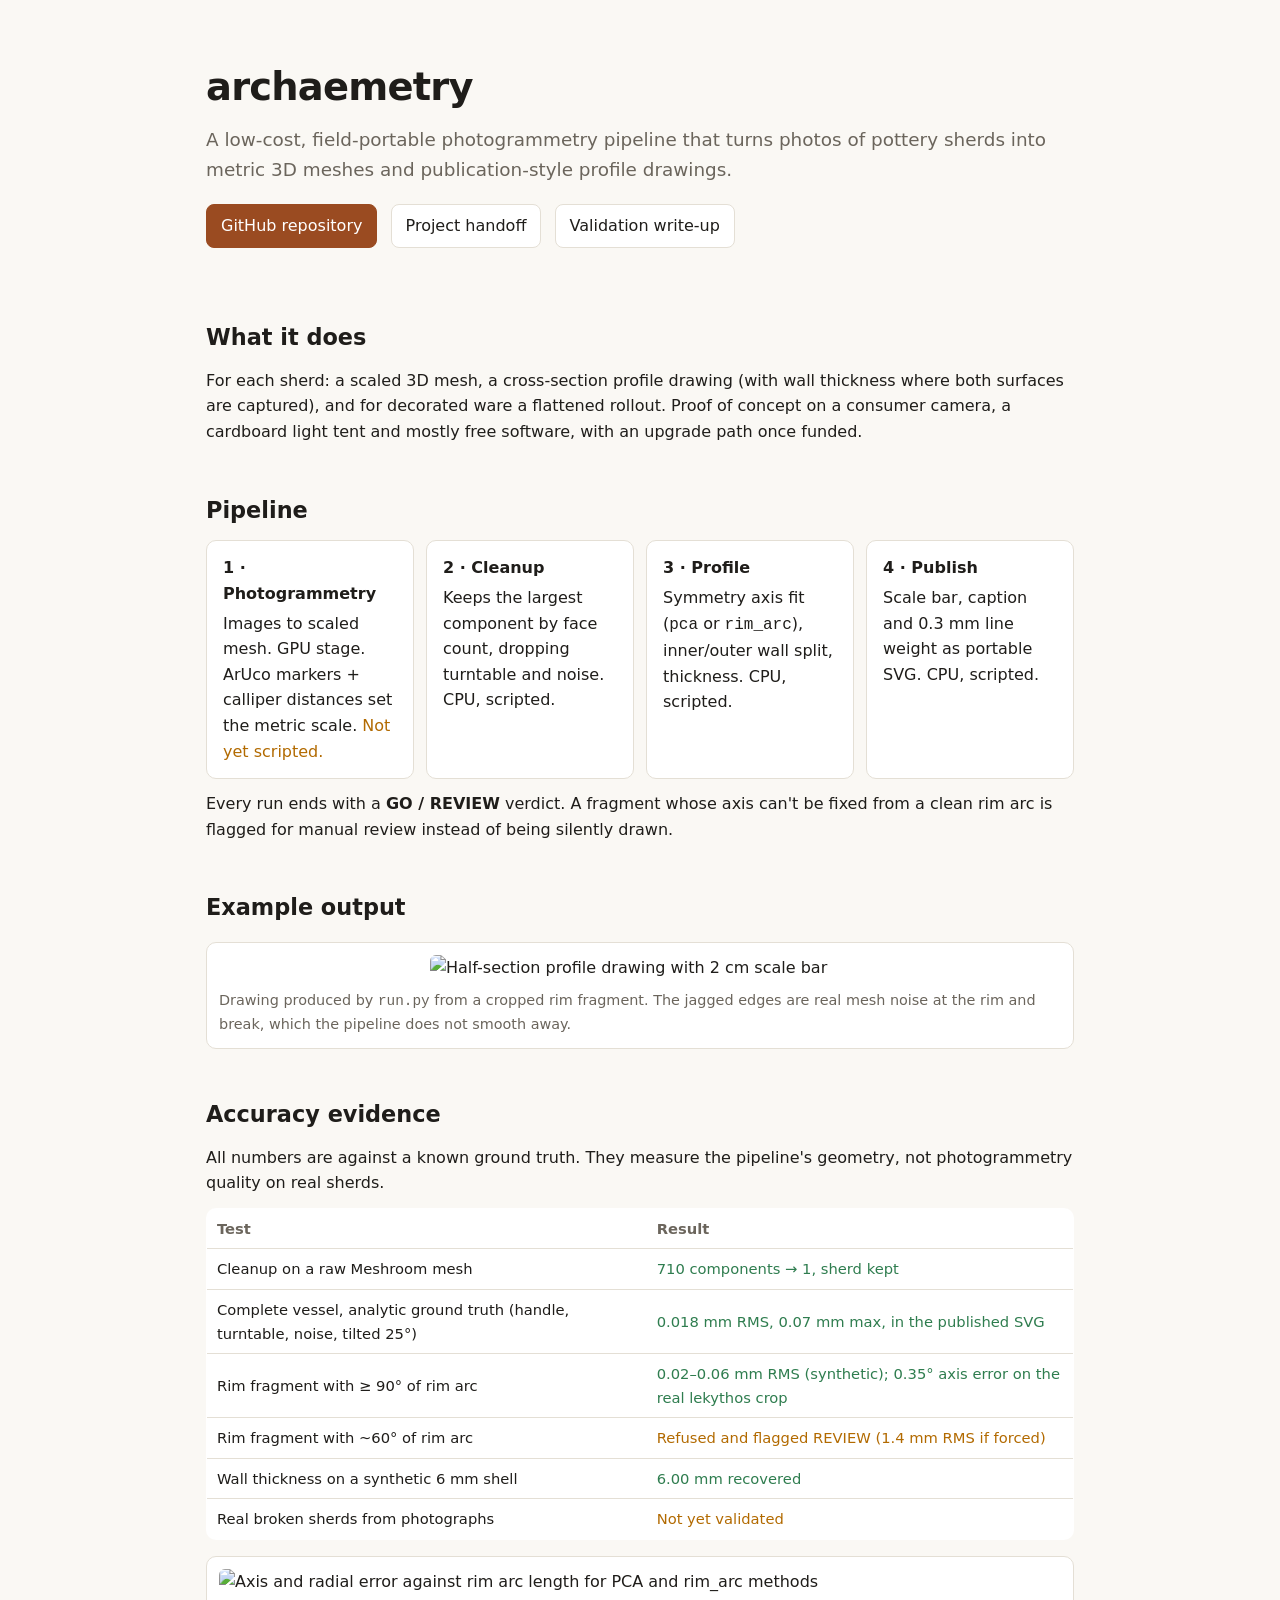
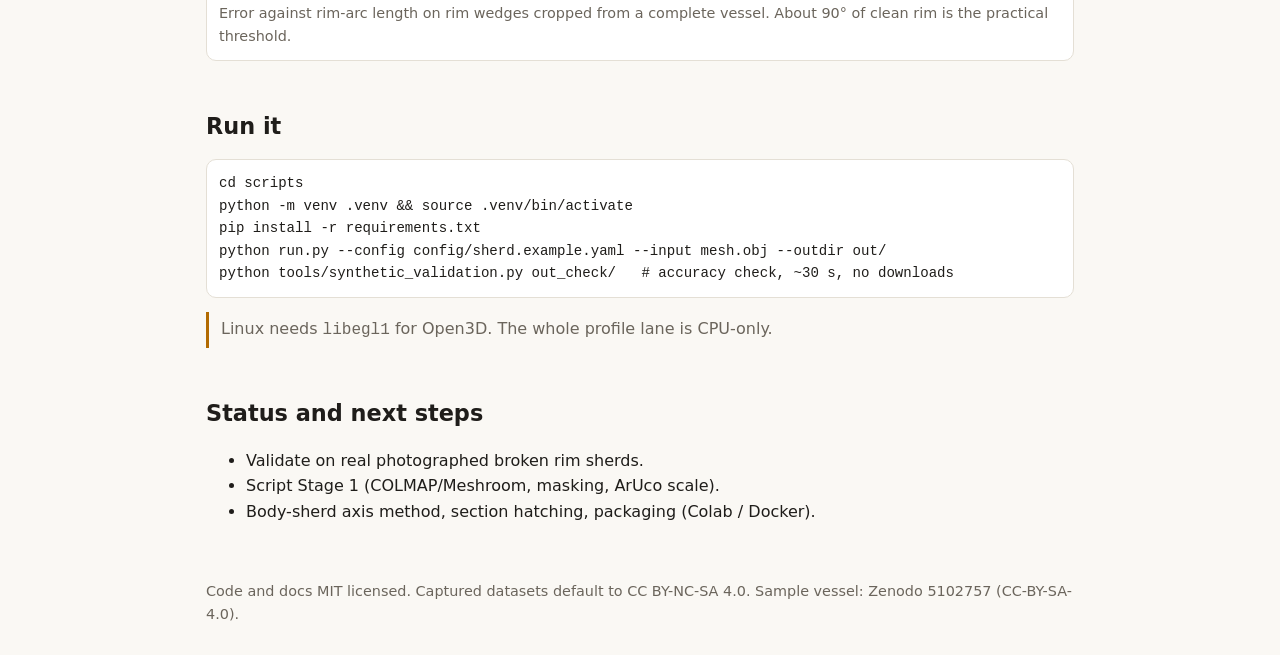
==== docs/index.html @ 87a583e6 "Add GitHub Pages landing page (docs/index.html) Co-Authored-By: Claude Sonnet 5.5 <noreply@anthropic" ====
<!doctype html>
<html lang="en">
<head>
<meta charset="utf-8">
<meta name="viewport" content="width=device-width, initial-scale=1">
<title>Archaemetry</title>
<meta name="description" content="Low-cost, field-portable photogrammetry and automated profile drawing for archaeological pottery sherds.">
<style>
:root{--bg:#faf8f4;--fg:#1f1d1a;--mut:#6b655c;--card:#fff;--line:#e4dfd5;--acc:#9a4b21;--ok:#2f7d4f;--warn:#b26a00}
@media (prefers-color-scheme:dark){:root{--bg:#171512;--fg:#ece7de;--mut:#a39c90;--card:#1f1c18;--line:#34302a;--acc:#e08a56;--ok:#5fc08a;--warn:#e0a040}}
*{box-sizing:border-box}
body{margin:0;background:var(--bg);color:var(--fg);font:16px/1.6 system-ui,-apple-system,Segoe UI,sans-serif}
.wrap{max-width:900px;margin:0 auto;padding:0 16px}
header{padding:56px 0 24px}
h1{font-size:2.4rem;margin:0 0 8px;letter-spacing:-.02em}
h2{margin:48px 0 12px;font-size:1.4rem}
p{margin:0 0 12px}.lead{font-size:1.15rem;color:var(--mut)}
a{color:var(--acc)}
.btns a{display:inline-block;margin:8px 8px 0 0;padding:8px 14px;border:1px solid var(--line);border-radius:8px;background:var(--card);text-decoration:none;color:var(--fg)}
.btns a.p{background:var(--acc);border-color:var(--acc);color:#fff}
.grid{display:grid;gap:12px;grid-template-columns:repeat(auto-fit,minmax(200px,1fr))}
.card{background:var(--card);border:1px solid var(--line);border-radius:10px;padding:14px 16px}
.card b{display:block;margin-bottom:4px}
table{width:100%;border-collapse:collapse;background:var(--card);border:1px solid var(--line);border-radius:10px;overflow:hidden;font-size:.92rem}
th,td{padding:8px 10px;border-bottom:1px solid var(--line);text-align:left}
th{color:var(--mut);font-weight:600}
.ok{color:var(--ok)}.warn{color:var(--warn)}
figure{margin:16px 0;background:var(--card);border:1px solid var(--line);border-radius:10px;padding:12px}
figure img{max-width:100%;height:auto;display:block;margin:0 auto;background:#fff;border-radius:6px}
figcaption{color:var(--mut);font-size:.9rem;margin-top:8px}
pre{background:var(--card);border:1px solid var(--line);border-radius:10px;padding:12px;overflow-x:auto;font-size:.88rem}
.note{border-left:3px solid var(--warn);padding:4px 12px;color:var(--mut)}
footer{margin:56px 0 32px;color:var(--mut);font-size:.9rem}
</style>
</head>
<body>
<div class="wrap">
<header>
<h1>archaemetry</h1>
<p class="lead">A low-cost, field-portable photogrammetry pipeline that turns photos of pottery sherds into metric 3D meshes and publication-style profile drawings.</p>
<div class="btns">
<a class="p" href="https://github.com/Amudhan-05/Archaemetry">GitHub repository</a>
<a href="PROJECT_HANDOFF_v2.md">Project handoff</a>
<a href="AUTOMATION_VALIDATION.md">Validation write-up</a>
</div>
</header>

<h2>What it does</h2>
<p>For each sherd: a scaled 3D mesh, a cross-section profile drawing (with wall thickness where both surfaces are captured), and for decorated ware a flattened rollout. Proof of concept on a consumer camera, a cardboard light tent and mostly free software, with an upgrade path once funded.</p>

<h2>Pipeline</h2>
<div class="grid">
<div class="card"><b>1 · Photogrammetry</b>Images to scaled mesh. GPU stage. ArUco markers + calliper distances set the metric scale. <span class="warn">Not yet scripted.</span></div>
<div class="card"><b>2 · Cleanup</b>Keeps the largest component by face count, dropping turntable and noise. CPU, scripted.</div>
<div class="card"><b>3 · Profile</b>Symmetry axis fit (<code>pca</code> or <code>rim_arc</code>), inner/outer wall split, thickness. CPU, scripted.</div>
<div class="card"><b>4 · Publish</b>Scale bar, caption and 0.3&nbsp;mm line weight as portable SVG. CPU, scripted.</div>
</div>
<p style="margin-top:12px">Every run ends with a <b>GO / REVIEW</b> verdict. A fragment whose axis can't be fixed from a clean rim arc is flagged for manual review instead of being silently drawn.</p>

<h2>Example output</h2>
<figure>
<img src="validation/example_drawing.png" alt="Half-section profile drawing with 2 cm scale bar" width="420">
<figcaption>Drawing produced by <code>run.py</code> from a cropped rim fragment. The jagged edges are real mesh noise at the rim and break, which the pipeline does not smooth away.</figcaption>
</figure>

<h2>Accuracy evidence</h2>
<p>All numbers are against a known ground truth. They measure the pipeline's geometry, not photogrammetry quality on real sherds.</p>
<table>
<tr><th>Test</th><th>Result</th></tr>
<tr><td>Cleanup on a raw Meshroom mesh</td><td class="ok">710 components → 1, sherd kept</td></tr>
<tr><td>Complete vessel, analytic ground truth (handle, turntable, noise, tilted 25°)</td><td class="ok">0.018&nbsp;mm RMS, 0.07&nbsp;mm max, in the published SVG</td></tr>
<tr><td>Rim fragment with ≥ 90° of rim arc</td><td class="ok">0.02–0.06&nbsp;mm RMS (synthetic); 0.35° axis error on the real lekythos crop</td></tr>
<tr><td>Rim fragment with ~60° of rim arc</td><td class="warn">Refused and flagged REVIEW (1.4&nbsp;mm RMS if forced)</td></tr>
<tr><td>Wall thickness on a synthetic 6&nbsp;mm shell</td><td class="ok">6.00&nbsp;mm recovered</td></tr>
<tr><td>Real broken sherds from photographs</td><td class="warn">Not yet validated</td></tr>
</table>
<figure>
<img src="validation/accuracy_vs_arc.png" alt="Axis and radial error against rim arc length for PCA and rim_arc methods">
<figcaption>Error against rim-arc length on rim wedges cropped from a complete vessel. About 90° of clean rim is the practical threshold.</figcaption>
</figure>

<h2>Run it</h2>
<pre>cd scripts
python -m venv .venv &amp;&amp; source .venv/bin/activate
pip install -r requirements.txt
python run.py --config config/sherd.example.yaml --input mesh.obj --outdir out/
python tools/synthetic_validation.py out_check/   # accuracy check, ~30 s, no downloads</pre>
<p class="note">Linux needs <code>libegl1</code> for Open3D. The whole profile lane is CPU-only.</p>

<h2>Status and next steps</h2>
<ul>
<li>Validate on real photographed broken rim sherds.</li>
<li>Script Stage 1 (COLMAP/Meshroom, masking, ArUco scale).</li>
<li>Body-sherd axis method, section hatching, packaging (Colab / Docker).</li>
</ul>

<footer>Code and docs MIT licensed. Captured datasets default to CC BY-NC-SA 4.0. Sample vessel: Zenodo 5102757 (CC-BY-SA-4.0).</footer>
</div>
</body>
</html>
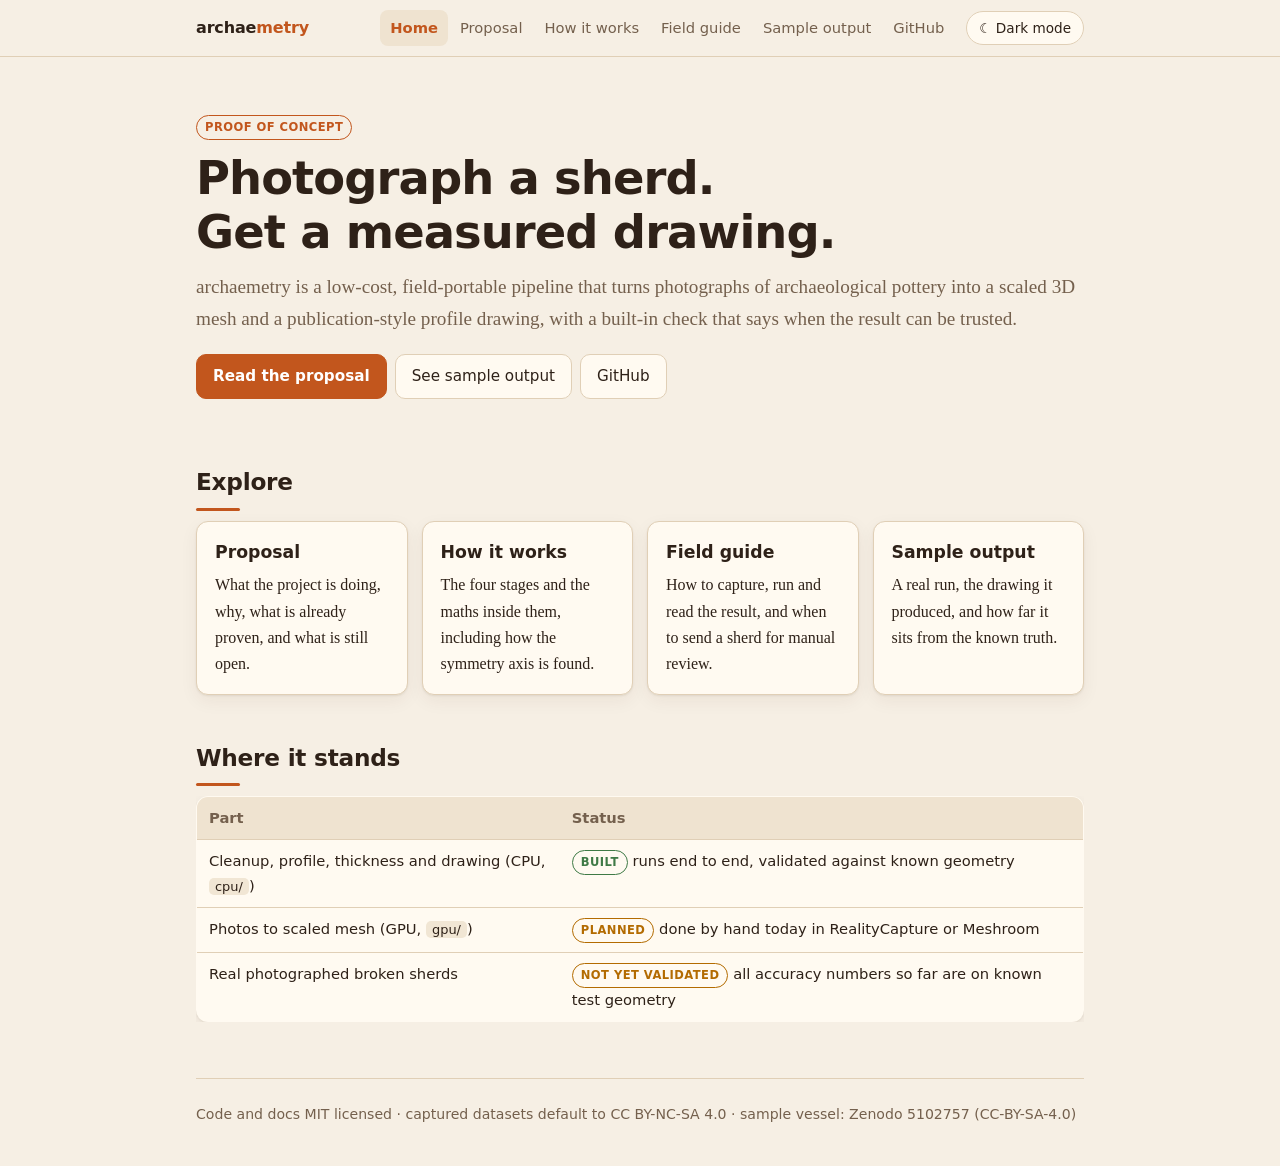
==== commit ac9681bd: "Restructure into cpu/ and gpu/, build multi-page site with theme switch - scripts/ -> cpu/ (Stages 2" ====
--- a/docs/index.html
+++ b/docs/index.html
@@ -3,98 +3,45 @@
 <head>
 <meta charset="utf-8">
 <meta name="viewport" content="width=device-width, initial-scale=1">
-<title>Archaemetry</title>
+<title>Home · archaemetry</title>
 <meta name="description" content="Low-cost, field-portable photogrammetry and automated profile drawing for archaeological pottery sherds.">
-<style>
-:root{--bg:#faf8f4;--fg:#1f1d1a;--mut:#6b655c;--card:#fff;--line:#e4dfd5;--acc:#9a4b21;--ok:#2f7d4f;--warn:#b26a00}
-@media (prefers-color-scheme:dark){:root{--bg:#171512;--fg:#ece7de;--mut:#a39c90;--card:#1f1c18;--line:#34302a;--acc:#e08a56;--ok:#5fc08a;--warn:#e0a040}}
-*{box-sizing:border-box}
-body{margin:0;background:var(--bg);color:var(--fg);font:16px/1.6 system-ui,-apple-system,Segoe UI,sans-serif}
-.wrap{max-width:900px;margin:0 auto;padding:0 16px}
-header{padding:56px 0 24px}
-h1{font-size:2.4rem;margin:0 0 8px;letter-spacing:-.02em}
-h2{margin:48px 0 12px;font-size:1.4rem}
-p{margin:0 0 12px}.lead{font-size:1.15rem;color:var(--mut)}
-a{color:var(--acc)}
-.btns a{display:inline-block;margin:8px 8px 0 0;padding:8px 14px;border:1px solid var(--line);border-radius:8px;background:var(--card);text-decoration:none;color:var(--fg)}
-.btns a.p{background:var(--acc);border-color:var(--acc);color:#fff}
-.grid{display:grid;gap:12px;grid-template-columns:repeat(auto-fit,minmax(200px,1fr))}
-.card{background:var(--card);border:1px solid var(--line);border-radius:10px;padding:14px 16px}
-.card b{display:block;margin-bottom:4px}
-table{width:100%;border-collapse:collapse;background:var(--card);border:1px solid var(--line);border-radius:10px;overflow:hidden;font-size:.92rem}
-th,td{padding:8px 10px;border-bottom:1px solid var(--line);text-align:left}
-th{color:var(--mut);font-weight:600}
-.ok{color:var(--ok)}.warn{color:var(--warn)}
-figure{margin:16px 0;background:var(--card);border:1px solid var(--line);border-radius:10px;padding:12px}
-figure img{max-width:100%;height:auto;display:block;margin:0 auto;background:#fff;border-radius:6px}
-figcaption{color:var(--mut);font-size:.9rem;margin-top:8px}
-pre{background:var(--card);border:1px solid var(--line);border-radius:10px;padding:12px;overflow-x:auto;font-size:.88rem}
-.note{border-left:3px solid var(--warn);padding:4px 12px;color:var(--mut)}
-footer{margin:56px 0 32px;color:var(--mut);font-size:.9rem}
-</style>
+<script>(function(){try{var t=localStorage.getItem("theme");if(t)document.documentElement.dataset.theme=t}catch(e){}})();</script>
+<link rel="stylesheet" href="assets/style.css">
 </head>
 <body>
-<div class="wrap">
-<header>
-<h1>archaemetry</h1>
-<p class="lead">A low-cost, field-portable photogrammetry pipeline that turns photos of pottery sherds into metric 3D meshes and publication-style profile drawings.</p>
-<div class="btns">
-<a class="p" href="https://github.com/Amudhan-05/Archaemetry">GitHub repository</a>
-<a href="PROJECT_HANDOFF_v2.md">Project handoff</a>
-<a href="AUTOMATION_VALIDATION.md">Validation write-up</a>
-</div>
+<div class="top"><div class="wrap">
+<a class="brand" href="index.html">archae<span>metry</span></a>
+<nav><a href="index.html" aria-current="page">Home</a><a href="proposal.html">Proposal</a><a href="how-it-works.html">How it works</a><a href="field-guide.html">Field guide</a><a href="sample-output.html">Sample output</a><a href="https://github.com/Amudhan-05/Archaemetry">GitHub</a></nav>
+<button id="theme" type="button">Theme</button>
+</div></div>
+<main class="wrap">
+
+<header class="hero">
+<span class="tag acc">Proof of concept</span>
+<h1 style="margin-top:12px">Photograph a sherd.<br>Get a measured drawing.</h1>
+<p class="lead">archaemetry is a low-cost, field-portable pipeline that turns photographs of archaeological pottery into a scaled 3D mesh and a publication-style profile drawing, with a built-in check that says when the result can be trusted.</p>
+<div class="btns"><a class="btn p" href="proposal.html">Read the proposal</a><a class="btn" href="sample-output.html">See sample output</a><a class="btn" href="https://github.com/Amudhan-05/Archaemetry">GitHub</a></div>
 </header>
 
-<h2>What it does</h2>
-<p>For each sherd: a scaled 3D mesh, a cross-section profile drawing (with wall thickness where both surfaces are captured), and for decorated ware a flattened rollout. Proof of concept on a consumer camera, a cardboard light tent and mostly free software, with an upgrade path once funded.</p>
+<h2>Explore</h2>
+<div class="grid">
+<a class="card" href="proposal.html"><h3>Proposal</h3><p>What the project is doing, why, what is already proven, and what is still open.</p></a>
+<a class="card" href="how-it-works.html"><h3>How it works</h3><p>The four stages and the maths inside them, including how the symmetry axis is found.</p></a>
+<a class="card" href="field-guide.html"><h3>Field guide</h3><p>How to capture, run and read the result, and when to send a sherd for manual review.</p></a>
+<a class="card" href="sample-output.html"><h3>Sample output</h3><p>A real run, the drawing it produced, and how far it sits from the known truth.</p></a>
+</div>
 
-<h2>Pipeline</h2>
-<div class="grid">
-<div class="card"><b>1 · Photogrammetry</b>Images to scaled mesh. GPU stage. ArUco markers + calliper distances set the metric scale. <span class="warn">Not yet scripted.</span></div>
-<div class="card"><b>2 · Cleanup</b>Keeps the largest component by face count, dropping turntable and noise. CPU, scripted.</div>
-<div class="card"><b>3 · Profile</b>Symmetry axis fit (<code>pca</code> or <code>rim_arc</code>), inner/outer wall split, thickness. CPU, scripted.</div>
-<div class="card"><b>4 · Publish</b>Scale bar, caption and 0.3&nbsp;mm line weight as portable SVG. CPU, scripted.</div>
-</div>
-<p style="margin-top:12px">Every run ends with a <b>GO / REVIEW</b> verdict. A fragment whose axis can't be fixed from a clean rim arc is flagged for manual review instead of being silently drawn.</p>
+<h2>Where it stands</h2>
+<div class="tablewrap"><table>
+<tr><th>Part</th><th>Status</th></tr>
+<tr><td>Cleanup, profile, thickness and drawing (CPU, <code>cpu/</code>)</td><td><span class="tag ok">Built</span> runs end to end, validated against known geometry</td></tr>
+<tr><td>Photos to scaled mesh (GPU, <code>gpu/</code>)</td><td><span class="tag warn">Planned</span> done by hand today in RealityCapture or Meshroom</td></tr>
+<tr><td>Real photographed broken sherds</td><td><span class="tag warn">Not yet validated</span> all accuracy numbers so far are on known test geometry</td></tr>
+</table></div>
 
-<h2>Example output</h2>
-<figure>
-<img src="validation/example_drawing.png" alt="Half-section profile drawing with 2 cm scale bar" width="420">
-<figcaption>Drawing produced by <code>run.py</code> from a cropped rim fragment. The jagged edges are real mesh noise at the rim and break, which the pipeline does not smooth away.</figcaption>
-</figure>
 
-<h2>Accuracy evidence</h2>
-<p>All numbers are against a known ground truth. They measure the pipeline's geometry, not photogrammetry quality on real sherds.</p>
-<table>
-<tr><th>Test</th><th>Result</th></tr>
-<tr><td>Cleanup on a raw Meshroom mesh</td><td class="ok">710 components → 1, sherd kept</td></tr>
-<tr><td>Complete vessel, analytic ground truth (handle, turntable, noise, tilted 25°)</td><td class="ok">0.018&nbsp;mm RMS, 0.07&nbsp;mm max, in the published SVG</td></tr>
-<tr><td>Rim fragment with ≥ 90° of rim arc</td><td class="ok">0.02–0.06&nbsp;mm RMS (synthetic); 0.35° axis error on the real lekythos crop</td></tr>
-<tr><td>Rim fragment with ~60° of rim arc</td><td class="warn">Refused and flagged REVIEW (1.4&nbsp;mm RMS if forced)</td></tr>
-<tr><td>Wall thickness on a synthetic 6&nbsp;mm shell</td><td class="ok">6.00&nbsp;mm recovered</td></tr>
-<tr><td>Real broken sherds from photographs</td><td class="warn">Not yet validated</td></tr>
-</table>
-<figure>
-<img src="validation/accuracy_vs_arc.png" alt="Axis and radial error against rim arc length for PCA and rim_arc methods">
-<figcaption>Error against rim-arc length on rim wedges cropped from a complete vessel. About 90° of clean rim is the practical threshold.</figcaption>
-</figure>
-
-<h2>Run it</h2>
-<pre>cd scripts
-python -m venv .venv &amp;&amp; source .venv/bin/activate
-pip install -r requirements.txt
-python run.py --config config/sherd.example.yaml --input mesh.obj --outdir out/
-python tools/synthetic_validation.py out_check/   # accuracy check, ~30 s, no downloads</pre>
-<p class="note">Linux needs <code>libegl1</code> for Open3D. The whole profile lane is CPU-only.</p>
-
-<h2>Status and next steps</h2>
-<ul>
-<li>Validate on real photographed broken rim sherds.</li>
-<li>Script Stage 1 (COLMAP/Meshroom, masking, ArUco scale).</li>
-<li>Body-sherd axis method, section hatching, packaging (Colab / Docker).</li>
-</ul>
-
-<footer>Code and docs MIT licensed. Captured datasets default to CC BY-NC-SA 4.0. Sample vessel: Zenodo 5102757 (CC-BY-SA-4.0).</footer>
-</div>
+</main>
+<div class="wrap"><footer>Code and docs MIT licensed · captured datasets default to CC BY-NC-SA 4.0 · sample vessel: Zenodo 5102757 (CC-BY-SA-4.0)</footer></div>
+<script src="assets/site.js"></script>
 </body>
 </html>
--- a/docs/assets/style.css
+++ b/docs/assets/style.css
@@ -0,0 +1,82 @@
+/* archaemetry site: earthy palette (terracotta, clay, umber on parchment) */
+:root{
+  --bg:#f6efe4; --bg2:#efe3d0; --fg:#2e2118; --mut:#74604d; --card:#fffaf1; --line:#e0cfb6;
+  --acc:#c2561d; --acc-ink:#fff; --acc2:#8a4a24; --ok:#3f7a46; --warn:#b36b00; --code:#f1e6d4;
+  --shadow:0 1px 2px rgba(60,35,15,.08), 0 6px 18px rgba(60,35,15,.06);
+}
+:root[data-theme="dark"]{
+  --bg:#1a120c; --bg2:#22170f; --fg:#f0e4d3; --mut:#b39e87; --card:#261a12; --line:#44301f;
+  --acc:#ec8b4e; --acc-ink:#1a120c; --acc2:#d29a6b; --ok:#7cc486; --warn:#e8a84a; --code:#2d2015;
+  --shadow:0 1px 2px rgba(0,0,0,.4), 0 6px 18px rgba(0,0,0,.25);
+}
+@media (prefers-color-scheme:dark){
+  :root:not([data-theme]){
+    --bg:#1a120c; --bg2:#22170f; --fg:#f0e4d3; --mut:#b39e87; --card:#261a12; --line:#44301f;
+    --acc:#ec8b4e; --acc-ink:#1a120c; --acc2:#d29a6b; --ok:#7cc486; --warn:#e8a84a; --code:#2d2015;
+  }
+}
+*{box-sizing:border-box}
+html{scroll-behavior:smooth}
+body{margin:0;background:var(--bg);color:var(--fg);font:16px/1.65 Georgia,"Iowan Old Style","Palatino Linotype",serif}
+h1,h2,h3,nav,.btn,table,.tag,figcaption,code,pre,.sans{font-family:system-ui,-apple-system,"Segoe UI",Roboto,sans-serif}
+.wrap{max-width:920px;margin:0 auto;padding:0 16px}
+a{color:var(--acc)}
+a:hover{color:var(--acc2)}
+
+/* nav */
+.top{position:sticky;top:0;z-index:10;background:color-mix(in srgb,var(--bg) 92%,transparent);backdrop-filter:blur(6px);border-bottom:1px solid var(--line)}
+.top .wrap{display:flex;align-items:center;gap:12px;flex-wrap:wrap;padding-top:10px;padding-bottom:10px}
+.brand{font-weight:700;letter-spacing:-.01em;text-decoration:none;color:var(--fg);margin-right:auto;font-family:system-ui,sans-serif}
+.brand span{color:var(--acc)}
+nav{display:flex;gap:2px;flex-wrap:wrap;font-size:.92rem}
+nav a{padding:6px 10px;border-radius:8px;text-decoration:none;color:var(--mut)}
+nav a:hover{background:var(--bg2);color:var(--fg)}
+nav a[aria-current="page"]{background:var(--bg2);color:var(--acc);font-weight:600}
+#theme{border:1px solid var(--line);background:var(--card);color:var(--fg);border-radius:999px;padding:5px 12px;font:inherit;font-size:.85rem;cursor:pointer;font-family:system-ui,sans-serif}
+#theme:hover{border-color:var(--acc)}
+
+/* type */
+header.hero{padding:56px 0 20px}
+h1{font-size:clamp(2rem,5vw,2.9rem);line-height:1.15;margin:0 0 12px;letter-spacing:-.02em}
+h2{font-size:1.45rem;margin:44px 0 10px;letter-spacing:-.01em}
+h2::after{content:"";display:block;width:44px;height:3px;background:var(--acc);border-radius:2px;margin-top:6px}
+h3{font-size:1.08rem;margin:26px 0 6px;color:var(--acc2)}
+p{margin:0 0 14px}
+.lead{font-size:1.2rem;color:var(--mut)}
+ul,ol{padding-left:22px;margin:0 0 14px}li{margin:4px 0}
+code{background:var(--code);padding:1px 6px;border-radius:5px;font-size:.88em}
+pre{background:var(--code);border:1px solid var(--line);border-radius:10px;padding:14px;overflow-x:auto;font-size:.86rem;line-height:1.5}
+pre code{background:none;padding:0}
+
+/* components */
+.btns{margin-top:14px}
+.btn{display:inline-block;margin:6px 8px 0 0;padding:9px 16px;border:1px solid var(--line);border-radius:10px;background:var(--card);color:var(--fg);text-decoration:none;font-size:.95rem}
+.btn:hover{border-color:var(--acc);color:var(--fg)}
+.btn.p{background:var(--acc);border-color:var(--acc);color:var(--acc-ink);font-weight:600}
+.btn.p:hover{filter:brightness(1.07);color:var(--acc-ink)}
+.grid{display:grid;gap:14px;grid-template-columns:repeat(auto-fit,minmax(210px,1fr))}
+.card{background:var(--card);border:1px solid var(--line);border-radius:12px;padding:16px 18px;box-shadow:var(--shadow)}
+.card h3{margin:0 0 6px;color:var(--fg)}
+.card p:last-child{margin-bottom:0}
+a.card{text-decoration:none;color:var(--fg);display:block}
+a.card:hover{border-color:var(--acc)}
+.tag{display:inline-block;font-size:.72rem;font-weight:700;letter-spacing:.04em;text-transform:uppercase;padding:2px 8px;border-radius:999px;border:1px solid currentColor}
+.tag.ok{color:var(--ok)}.tag.warn{color:var(--warn)}.tag.acc{color:var(--acc)}
+.ok{color:var(--ok)}.warn{color:var(--warn)}
+table{width:100%;border-collapse:collapse;background:var(--card);border:1px solid var(--line);border-radius:12px;overflow:hidden;font-size:.92rem;box-shadow:var(--shadow)}
+th,td{padding:9px 12px;border-bottom:1px solid var(--line);text-align:left;vertical-align:top}
+tr:last-child td{border-bottom:0}
+th{background:var(--bg2);color:var(--mut);font-weight:600}
+.tablewrap{overflow-x:auto}
+figure{margin:18px 0;background:var(--card);border:1px solid var(--line);border-radius:12px;padding:14px;box-shadow:var(--shadow)}
+figure img{max-width:100%;height:auto;display:block;margin:0 auto;background:#fff;border-radius:6px}
+figcaption{color:var(--mut);font-size:.88rem;margin-top:10px}
+.note,.callout{border-left:4px solid var(--acc);background:var(--card);border-radius:0 10px 10px 0;padding:10px 16px;margin:16px 0;box-shadow:var(--shadow)}
+.callout.warn{border-color:var(--warn);color:var(--fg)}
+.callout b:first-child{font-family:system-ui,sans-serif}
+.steps{counter-reset:s;list-style:none;padding:0}
+.steps li{counter-increment:s;position:relative;padding:12px 16px 12px 56px;background:var(--card);border:1px solid var(--line);border-radius:12px;margin:10px 0;box-shadow:var(--shadow)}
+.steps li::before{content:counter(s);position:absolute;left:14px;top:12px;width:30px;height:30px;border-radius:50%;background:var(--acc);color:var(--acc-ink);display:grid;place-items:center;font:700 .9rem system-ui,sans-serif}
+.pager{display:flex;justify-content:space-between;gap:12px;margin:48px 0 0;flex-wrap:wrap}
+footer{margin:56px 0 0;padding:24px 0 40px;border-top:1px solid var(--line);color:var(--mut);font-size:.88rem;font-family:system-ui,sans-serif}
+@media (max-width:560px){.top .wrap{gap:6px}.brand{width:100%}}
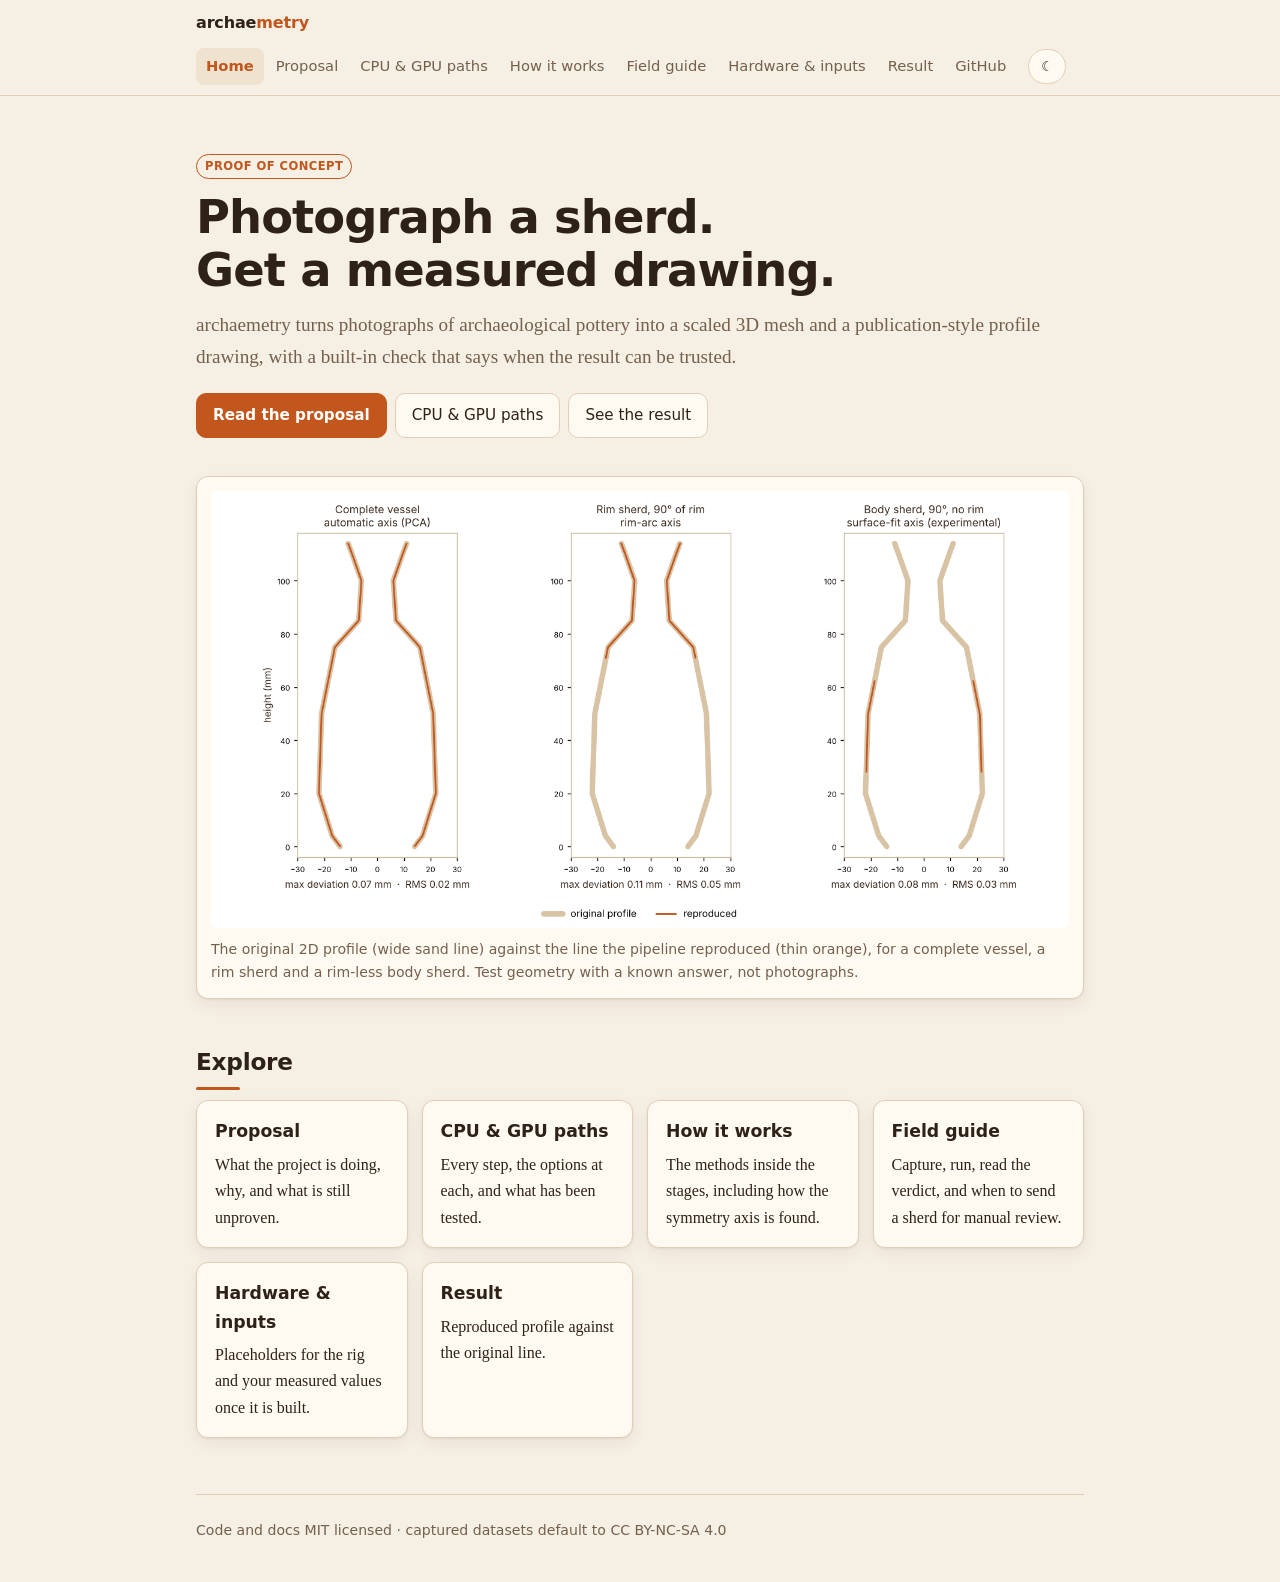
==== commit 524ed35e: "Rework site: CPU/GPU paths, hardware placeholders, single result figure - New pages: paths.html (ste" ====
--- a/docs/index.html
+++ b/docs/index.html
@@ -11,7 +11,7 @@
 <body>
 <div class="top"><div class="wrap">
 <a class="brand" href="index.html">archae<span>metry</span></a>
-<nav><a href="index.html" aria-current="page">Home</a><a href="proposal.html">Proposal</a><a href="how-it-works.html">How it works</a><a href="field-guide.html">Field guide</a><a href="sample-output.html">Sample output</a><a href="https://github.com/Amudhan-05/Archaemetry">GitHub</a></nav>
+<nav><a href="index.html" aria-current="page">Home</a><a href="proposal.html">Proposal</a><a href="paths.html">CPU & GPU paths</a><a href="how-it-works.html">How it works</a><a href="field-guide.html">Field guide</a><a href="hardware.html">Hardware & inputs</a><a href="result.html">Result</a><a href="https://github.com/Amudhan-05/Archaemetry">GitHub</a></nav>
 <button id="theme" type="button">Theme</button>
 </div></div>
 <main class="wrap">
@@ -19,29 +19,26 @@
 <header class="hero">
 <span class="tag acc">Proof of concept</span>
 <h1 style="margin-top:12px">Photograph a sherd.<br>Get a measured drawing.</h1>
-<p class="lead">archaemetry is a low-cost, field-portable pipeline that turns photographs of archaeological pottery into a scaled 3D mesh and a publication-style profile drawing, with a built-in check that says when the result can be trusted.</p>
-<div class="btns"><a class="btn p" href="proposal.html">Read the proposal</a><a class="btn" href="sample-output.html">See sample output</a><a class="btn" href="https://github.com/Amudhan-05/Archaemetry">GitHub</a></div>
+<p class="lead">archaemetry turns photographs of archaeological pottery into a scaled 3D mesh and a publication-style profile drawing, with a built-in check that says when the result can be trusted.</p>
+<div class="btns"><a class="btn p" href="proposal.html">Read the proposal</a><a class="btn" href="paths.html">CPU &amp; GPU paths</a><a class="btn" href="result.html">See the result</a></div>
 </header>
-
+<figure>
+<img src="validation/final_reproduction.png" alt="Original 2D profile line against the reproduced line for a complete vessel, a rim sherd and a body sherd">
+<figcaption>The original 2D profile (wide sand line) against the line the pipeline reproduced (thin orange), for a complete vessel, a rim sherd and a rim-less body sherd. Test geometry with a known answer, not photographs.</figcaption>
+</figure>
 <h2>Explore</h2>
 <div class="grid">
-<a class="card" href="proposal.html"><h3>Proposal</h3><p>What the project is doing, why, what is already proven, and what is still open.</p></a>
-<a class="card" href="how-it-works.html"><h3>How it works</h3><p>The four stages and the maths inside them, including how the symmetry axis is found.</p></a>
-<a class="card" href="field-guide.html"><h3>Field guide</h3><p>How to capture, run and read the result, and when to send a sherd for manual review.</p></a>
-<a class="card" href="sample-output.html"><h3>Sample output</h3><p>A real run, the drawing it produced, and how far it sits from the known truth.</p></a>
+<a class="card" href="proposal.html"><h3>Proposal</h3><p>What the project is doing, why, and what is still unproven.</p></a>
+<a class="card" href="paths.html"><h3>CPU &amp; GPU paths</h3><p>Every step, the options at each, and what has been tested.</p></a>
+<a class="card" href="how-it-works.html"><h3>How it works</h3><p>The methods inside the stages, including how the symmetry axis is found.</p></a>
+<a class="card" href="field-guide.html"><h3>Field guide</h3><p>Capture, run, read the verdict, and when to send a sherd for manual review.</p></a>
+<a class="card" href="hardware.html"><h3>Hardware &amp; inputs</h3><p>Placeholders for the rig and your measured values once it is built.</p></a>
+<a class="card" href="result.html"><h3>Result</h3><p>Reproduced profile against the original line.</p></a>
 </div>
-
-<h2>Where it stands</h2>
-<div class="tablewrap"><table>
-<tr><th>Part</th><th>Status</th></tr>
-<tr><td>Cleanup, profile, thickness and drawing (CPU, <code>cpu/</code>)</td><td><span class="tag ok">Built</span> runs end to end, validated against known geometry</td></tr>
-<tr><td>Photos to scaled mesh (GPU, <code>gpu/</code>)</td><td><span class="tag warn">Planned</span> done by hand today in RealityCapture or Meshroom</td></tr>
-<tr><td>Real photographed broken sherds</td><td><span class="tag warn">Not yet validated</span> all accuracy numbers so far are on known test geometry</td></tr>
-</table></div>
 
 
 </main>
-<div class="wrap"><footer>Code and docs MIT licensed · captured datasets default to CC BY-NC-SA 4.0 · sample vessel: Zenodo 5102757 (CC-BY-SA-4.0)</footer></div>
+<div class="wrap"><footer>Code and docs MIT licensed · captured datasets default to CC BY-NC-SA 4.0</footer></div>
 <script src="assets/site.js"></script>
 </body>
 </html>
--- a/docs/assets/style.css
+++ b/docs/assets/style.css
@@ -80,3 +80,13 @@
 .pager{display:flex;justify-content:space-between;gap:12px;margin:48px 0 0;flex-wrap:wrap}
 footer{margin:56px 0 0;padding:24px 0 40px;border-top:1px solid var(--line);color:var(--mut);font-size:.88rem;font-family:system-ui,sans-serif}
 @media (max-width:560px){.top .wrap{gap:6px}.brand{width:100%}}
+
+/* status pills + placeholders */
+.tag.todo{color:var(--mut)}
+.tag.manual{color:var(--acc2)}
+.ph{display:inline-block;min-width:64px;text-align:center;padding:1px 10px;border:1.5px dashed var(--acc);border-radius:6px;color:var(--acc);font:600 .8rem system-ui,sans-serif;background:transparent}
+.legend{display:flex;gap:10px;flex-wrap:wrap;margin:8px 0 18px;font:.85rem system-ui,sans-serif;color:var(--mut)}
+.path{border-top:4px solid var(--acc);margin-top:10px}
+.path.cpu{border-color:var(--acc2)}
+.cols{display:grid;gap:14px;grid-template-columns:repeat(auto-fit,minmax(280px,1fr))}
+.small{font-size:.9rem;color:var(--mut)}
